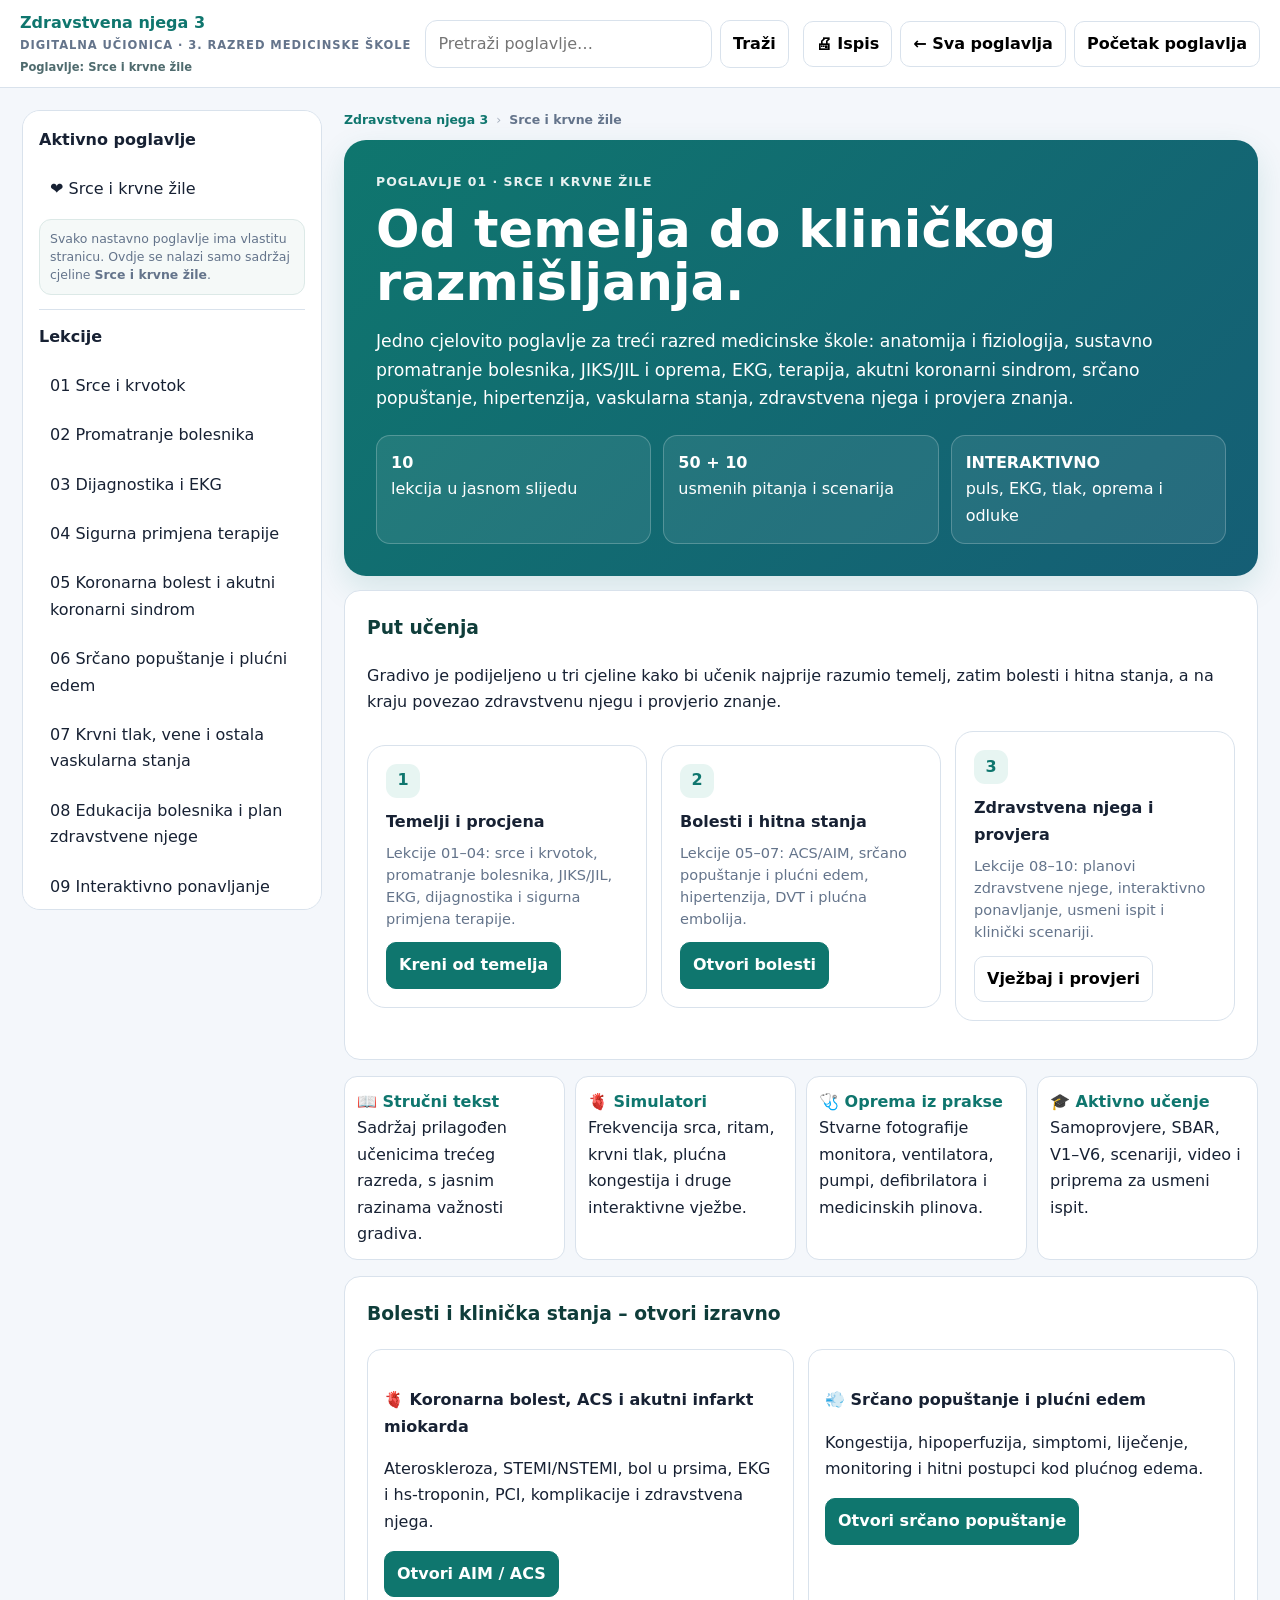
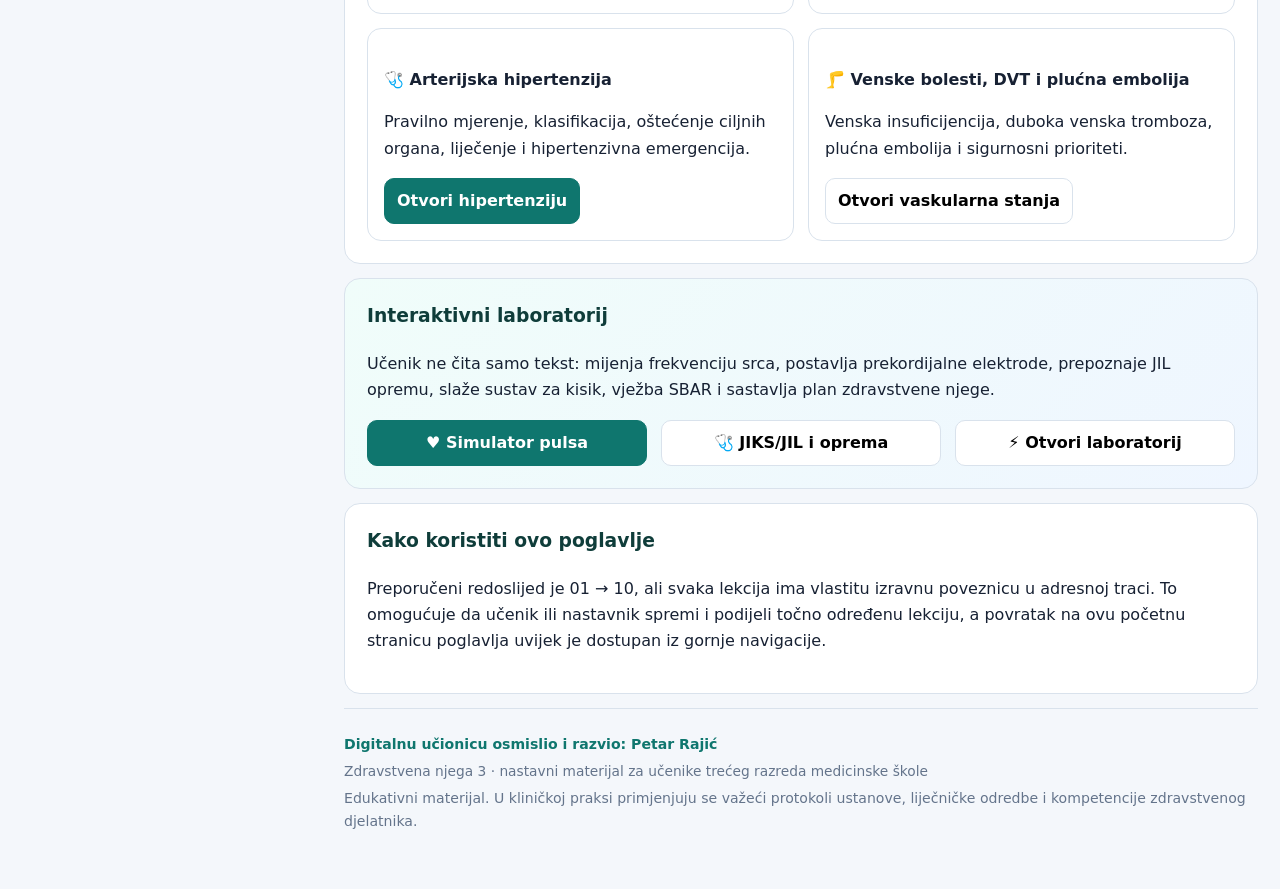
==== srce-i-krvne-zile.html @ 6b9a1531 "Izdvoji poglavlje Srce i krvne žile na zasebnu stranicu" ====
<!doctype html>
<html lang="hr">
<head>
<meta charset="utf-8">
<meta name="viewport" content="width=device-width,initial-scale=1">
<meta name="theme-color" content="#0f766e">
<meta name="description" content="Zdravstvena njega 3 – Srce i krvne žile. Digitalno poglavlje za učenike trećeg razreda medicinske škole.">
<title>Srce i krvne žile · Zdravstvena njega 3</title>
<link rel="stylesheet" href="styles.css">
<link rel="stylesheet" href="enhancements.css">
<link rel="stylesheet" href="final-2026.css">
<link rel="stylesheet" href="final-fixes.css">
<link rel="stylesheet" href="module-shell.css">
</head>
<body>
<header class="topbar">
<div class="topbar-inner">
<div class="brand">Zdravstvena njega 3<small>DIGITALNA UČIONICA · 3. RAZRED MEDICINSKE ŠKOLE</small><span class="chapter-label">Poglavlje: Srce i krvne žile</span></div>
<div class="search"><input id="searchInput" placeholder="Pretraži poglavlje…" aria-label="Pretraži poglavlje Srce i krvne žile"><button class="btn" onclick="doSearch()">Traži</button></div>
<div class="top-actions"><button class="btn" onclick="window.print()">🖨 Ispis</button><button class="btn chapter-index-link" onclick="location.href='index.html'">← <span>Sva poglavlja</span></button><button class="btn" onclick="showHome()">Početak poglavlja</button></div>
</div>
</header>
<div class="layout">
<aside class="sidebar">
<h3>Aktivno poglavlje</h3>
<button class="module-btn" onclick="showHeartHome()">❤️ Srce i krvne žile</button>
<div class="chapter-only-note">Svako nastavno poglavlje ima vlastitu stranicu. Ovdje se nalazi samo sadržaj cjeline <strong>Srce i krvne žile</strong>.</div>
<hr style="border:0;border-top:1px solid var(--line);margin:14px 0">
<h3>Lekcije</h3>
<button class="lesson-btn" data-lesson="1">01 Srce i krvotok</button>
<button class="lesson-btn" data-lesson="2">02 Promatranje bolesnika</button>
<button class="lesson-btn" data-lesson="3">03 Dijagnostika i EKG</button>
<button class="lesson-btn" data-lesson="4">04 Sigurna primjena terapije</button>
<button class="lesson-btn" data-lesson="5">05 Koronarna bolest i akutni koronarni sindrom</button>
<button class="lesson-btn" data-lesson="6">06 Srčano popuštanje i plućni edem</button>
<button class="lesson-btn" data-lesson="7">07 Krvni tlak, vene i ostala vaskularna stanja</button>
<button class="lesson-btn" data-lesson="8">08 Edukacija bolesnika i plan zdravstvene njege</button>
<button class="lesson-btn" data-lesson="9">09 Interaktivno ponavljanje</button>
<button class="lesson-btn" data-lesson="10">10 Provjeri znanje – priprema za usmeni ispit</button>
<div style="margin-top:14px"><small>Napredak poglavlja</small><div class="progress"><div id="progressBar"></div></div><strong id="progressText">0 / 10</strong></div>
<hr style="border:0;border-top:1px solid var(--line);margin:14px 0">
<button class="lesson-btn" onclick="showAux('glossary')">Pojmovnik</button>
<button class="lesson-btn" onclick="showAux('sources')">Izvori, licence i napomene</button>
</aside>
<main>
<section id="home">
<div class="chapter-breadcrumb"><a href="index.html">Zdravstvena njega 3</a><span>›</span><strong>Srce i krvne žile</strong></div>
<div class="hero">
<div class="eyebrow">POGLAVLJE 01 · SRCE I KRVNE ŽILE</div>
<h1>Od temelja do kliničkog razmišljanja.</h1>
<p>Jedno cjelovito poglavlje za treći razred medicinske škole: anatomija i fiziologija, sustavno promatranje bolesnika, JIKS/JIL i oprema, EKG, terapija, akutni koronarni sindrom, srčano popuštanje, hipertenzija, vaskularna stanja, zdravstvena njega i provjera znanja.</p>
<div class="hero-grid">
<div class="hero-stat"><strong>10</strong><br/>lekcija u jasnom slijedu</div>
<div class="hero-stat"><strong>50 + 10</strong><br/>usmenih pitanja i scenarija</div>
<div class="hero-stat"><strong>INTERAKTIVNO</strong><br/>puls, EKG, tlak, oprema i odluke</div>
</div></div>

<div class="section">
<h3>Put učenja</h3>
<p>Gradivo je podijeljeno u tri cjeline kako bi učenik najprije razumio temelj, zatim bolesti i hitna stanja, a na kraju povezao zdravstvenu njegu i provjerio znanje.</p>
<div class="learning-path">
<div class="path-card"><div class="path-no">1</div><h4>Temelji i procjena</h4><p>Lekcije 01–04: srce i krvotok, promatranje bolesnika, JIKS/JIL, EKG, dijagnostika i sigurna primjena terapije.</p><button class="btn primary" onclick="openLesson(1)">Kreni od temelja</button></div>
<div class="path-card"><div class="path-no">2</div><h4>Bolesti i hitna stanja</h4><p>Lekcije 05–07: ACS/AIM, srčano popuštanje i plućni edem, hipertenzija, DVT i plućna embolija.</p><button class="btn primary" onclick="openLesson(5)">Otvori bolesti</button></div>
<div class="path-card"><div class="path-no">3</div><h4>Zdravstvena njega i provjera</h4><p>Lekcije 08–10: planovi zdravstvene njege, interaktivno ponavljanje, usmeni ispit i klinički scenariji.</p><button class="btn" onclick="openLesson(8)">Vježbaj i provjeri</button></div>
</div>
</div>

<div class="home-feature-strip"><div><strong>📖 Stručni tekst</strong>Sadržaj prilagođen učenicima trećeg razreda, s jasnim razinama važnosti gradiva.</div><div><strong>🫀 Simulatori</strong>Frekvencija srca, ritam, krvni tlak, plućna kongestija i druge interaktivne vježbe.</div><div><strong>🩺 Oprema iz prakse</strong>Stvarne fotografije monitora, ventilatora, pumpi, defibrilatora i medicinskih plinova.</div><div><strong>🎓 Aktivno učenje</strong>Samoprovjere, SBAR, V1–V6, scenariji, video i priprema za usmeni ispit.</div></div>

<div class="section">
<h3>Bolesti i klinička stanja – otvori izravno</h3>
<div class="grid2">
<div class="card"><h4>🫀 Koronarna bolest, ACS i akutni infarkt miokarda</h4><p>Ateroskleroza, STEMI/NSTEMI, bol u prsima, EKG i hs-troponin, PCI, komplikacije i zdravstvena njega.</p><button class="btn primary" onclick="openLesson(5)">Otvori AIM / ACS</button></div>
<div class="card"><h4>💨 Srčano popuštanje i plućni edem</h4><p>Kongestija, hipoperfuzija, simptomi, liječenje, monitoring i hitni postupci kod plućnog edema.</p><button class="btn primary" onclick="openLesson(6)">Otvori srčano popuštanje</button></div>
<div class="card"><h4>🩺 Arterijska hipertenzija</h4><p>Pravilno mjerenje, klasifikacija, oštećenje ciljnih organa, liječenje i hipertenzivna emergencija.</p><button class="btn primary" onclick="openLesson(7)">Otvori hipertenziju</button></div>
<div class="card"><h4>🦵 Venske bolesti, DVT i plućna embolija</h4><p>Venska insuficijencija, duboka venska tromboza, plućna embolija i sigurnosni prioriteti.</p><button class="btn" onclick="openLesson(7)">Otvori vaskularna stanja</button></div>
</div>
</div>

<div class="section home-interactive-callout">
<h3>Interaktivni laboratorij</h3>
<p>Učenik ne čita samo tekst: mijenja frekvenciju srca, postavlja prekordijalne elektrode, prepoznaje JIL opremu, slaže sustav za kisik, vježba SBAR i sastavlja plan zdravstvene njege.</p>
<div class="grid3"><button class="btn primary" onclick="openLesson(1)">♥ Simulator pulsa</button><button class="btn" onclick="openLesson(2)">🩺 JIKS/JIL i oprema</button><button class="btn" onclick="openLesson(9)">⚡ Otvori laboratorij</button></div>
</div>

<div class="section">
<h3>Kako koristiti ovo poglavlje</h3>
<p>Preporučeni redoslijed je 01 → 10, ali svaka lekcija ima vlastitu izravnu poveznicu u adresnoj traci. To omogućuje da učenik ili nastavnik spremi i podijeli točno određenu lekciju, a povratak na ovu početnu stranicu poglavlja uvijek je dostupan iz gornje navigacije.</p>
</div>
</section>
<div id="content"></div>
<div class="footer"><p class="author-signature">Digitalnu učionicu osmislio i razvio: Petar Rajić</p><p class="author-sub">Zdravstvena njega 3 · nastavni materijal za učenike trećeg razreda medicinske škole</p><p class="screen-only">Edukativni materijal. U kliničkoj praksi primjenjuju se važeći protokoli ustanove, liječničke odredbe i kompetencije zdravstvenog djelatnika.</p></div>
</main></div>
<script src="data/exam-2026.js"></script>
<script src="data/enhancements.js"></script>
<script src="app.js"></script>
<script src="enhance-app.js"></script>
<script src="final-content.js"></script>
<script src="final-skills.js"></script>
<script src="final-fixes.js"></script>
<script src="final-ge.js"></script>
</body></html>
---- styles.css ----
:root{
  --bg:#f4f7fb; --card:#ffffff; --ink:#172133; --muted:#64748b;
  --brand:#0f766e; --brand2:#0b5f59; --accent:#b91c1c; --line:#d9e2ec;
  --soft:#eaf6f4; --warn:#fff7ed; --danger:#fff1f2; --info:#eef6ff;
}
*{box-sizing:border-box}
html{scroll-behavior:smooth}
body{margin:0;font-family:Inter,ui-sans-serif,system-ui,-apple-system,"Segoe UI",Roboto,Arial,sans-serif;background:var(--bg);color:var(--ink);line-height:1.65}
a{color:var(--brand)}
button,input{font:inherit}
.topbar{position:sticky;top:0;z-index:50;background:rgba(255,255,255,.96);border-bottom:1px solid var(--line);backdrop-filter:blur(8px)}
.topbar-inner{max-width:1440px;margin:auto;padding:10px 20px;display:flex;align-items:center;gap:14px}
.brand{font-weight:800;color:var(--brand);white-space:nowrap}
.brand small{display:block;color:var(--muted);font-weight:600;font-size:.72rem}
.search{flex:1;display:flex;gap:8px}
.search input{width:100%;border:1px solid var(--line);border-radius:12px;padding:10px 12px;background:#fff}
.top-actions{display:flex;gap:8px;align-items:center}
.btn{border:1px solid var(--line);background:#fff;border-radius:10px;padding:9px 12px;cursor:pointer;font-weight:700}
.btn.primary{background:var(--brand);color:#fff;border-color:var(--brand)}
.btn:hover{filter:brightness(.98)}
.mobile-nav-toggle,.mobile-nav-close{display:none}
.nav-backdrop{display:none}
.layout{max-width:1440px;margin:auto;display:grid;grid-template-columns:300px minmax(0,1fr);gap:22px;padding:22px}
.sidebar{position:sticky;top:78px;height:calc(100vh - 100px);overflow:auto;background:#fff;border:1px solid var(--line);border-radius:18px;padding:16px}
.sidebar h3{margin:0 0 12px;font-size:1rem}
.module-btn,.lesson-btn{display:block;width:100%;text-align:left;border:0;background:transparent;border-radius:10px;padding:10px 11px;margin:3px 0;cursor:pointer;color:var(--ink)}
.module-btn:hover,.lesson-btn:hover,.lesson-btn.active{background:var(--soft);color:var(--brand)}
.module-btn.disabled{color:#94a3b8;cursor:not-allowed}
.progress{height:9px;background:#e2e8f0;border-radius:99px;overflow:hidden;margin:8px 0 4px}
.progress > div{height:100%;background:var(--brand);width:0}
main{min-width:0}
.hero{background:linear-gradient(135deg,#0f766e,#155e75);color:#fff;border-radius:22px;padding:32px;box-shadow:0 12px 32px rgba(15,118,110,.14)}
.hero .eyebrow{font-weight:800;letter-spacing:.08em;text-transform:uppercase;font-size:.78rem;opacity:.9}
.hero h1{font-size:clamp(2rem,4vw,4rem);line-height:1.05;margin:10px 0}
.hero p{max-width:900px;font-size:1.08rem}
.hero-grid{display:grid;grid-template-columns:repeat(3,1fr);gap:12px;margin-top:22px}
.hero-stat{padding:14px;border:1px solid rgba(255,255,255,.22);border-radius:14px;background:rgba(255,255,255,.08)}
.modules{display:grid;grid-template-columns:repeat(3,minmax(0,1fr));gap:16px;margin:22px 0}
.module-card{background:var(--card);border:1px solid var(--line);border-radius:18px;padding:20px;box-shadow:0 4px 14px rgba(15,23,42,.04)}
.module-card.active{border-color:#80cbc4}
.module-card h3{margin:4px 0 8px}
.pill{display:inline-block;border-radius:99px;padding:4px 8px;font-size:.76rem;font-weight:800;background:var(--soft);color:var(--brand)}
.pill.soon{background:#f1f5f9;color:#64748b}
.lesson{display:none}
.lesson.active{display:block}
.lesson-header{background:#fff;border:1px solid var(--line);border-radius:18px;padding:24px;margin-bottom:16px}
.lesson-header .kicker{font-weight:800;color:var(--brand);text-transform:uppercase;letter-spacing:.06em;font-size:.76rem}
.lesson-header h2{margin:6px 0 8px;font-size:2rem}
.outcomes{display:grid;grid-template-columns:repeat(2,minmax(0,1fr));gap:8px;margin-top:14px}
.outcome{background:#f8fafc;padding:10px 12px;border-radius:10px;border:1px solid var(--line)}
.section{background:#fff;border:1px solid var(--line);border-radius:16px;padding:22px;margin:14px 0}
.section h3{margin-top:0;color:#0f3d3a}
.section h4{margin-bottom:4px}
.grid2{display:grid;grid-template-columns:repeat(2,minmax(0,1fr));gap:14px}
.grid3{display:grid;grid-template-columns:repeat(3,minmax(0,1fr));gap:14px}
.card{border:1px solid var(--line);border-radius:14px;padding:16px;background:#fff}
.callout{border-left:5px solid var(--brand);background:var(--soft);border-radius:10px;padding:14px 16px;margin:14px 0}
.callout.warn{border-color:#ea580c;background:var(--warn)}
.callout.danger{border-color:var(--accent);background:var(--danger)}
.callout.info{border-color:#2563eb;background:var(--info)}
.callout strong{display:block;margin-bottom:4px}
table{width:100%;border-collapse:collapse;margin:12px 0;font-size:.95rem}
th,td{border:1px solid var(--line);padding:10px;vertical-align:top}
th{background:#f8fafc;text-align:left}
details{border:1px solid var(--line);border-radius:12px;padding:10px 13px;background:#fff;margin:8px 0}
summary{cursor:pointer;font-weight:800;color:#0f4d48}
.term{border-bottom:1px dotted var(--brand);cursor:help}
.heart-wrap{display:grid;grid-template-columns:minmax(280px,520px) 1fr;gap:20px;align-items:center}
.heart-svg{width:100%;height:auto;background:#fbfdff;border:1px solid var(--line);border-radius:18px}
.flow{display:flex;flex-wrap:wrap;gap:8px;align-items:center}
.flow span{background:#fff;border:1px solid var(--line);padding:8px 10px;border-radius:10px}
.flow .pulse{animation:pulse 1.25s infinite;background:#dff7f2}
@keyframes pulse{50%{transform:scale(1.05);box-shadow:0 0 0 6px rgba(15,118,110,.08)}}
.sim{border:1px solid var(--line);border-radius:16px;padding:18px;background:#fbfdff}
.sim-stage{min-height:170px;border-radius:12px;border:1px dashed #94a3b8;padding:18px;display:flex;align-items:center;justify-content:center;text-align:center;background:#fff}
.stepper{display:flex;gap:8px;flex-wrap:wrap;margin-top:12px}
.stepper button{border:1px solid var(--line);background:#fff;border-radius:9px;padding:8px 10px;cursor:pointer}
.stepper button.active{background:var(--brand);color:#fff}
.question-card{border:1px solid var(--line);border-radius:14px;background:#fff;padding:15px;margin:10px 0}
.answer{display:none;margin-top:10px;background:#f8fafc;border-radius:10px;padding:12px}
.answer.show{display:block}
.scenario{border:1px solid #fdba74;background:#fffaf5;border-radius:14px;padding:16px;margin:12px 0}
.plan-table td:first-child{font-weight:800;width:18%}
.glossary{display:grid;grid-template-columns:repeat(2,minmax(0,1fr));gap:10px}
.glossary div{background:#fff;border:1px solid var(--line);border-radius:10px;padding:10px}
.nav-bottom{display:flex;justify-content:space-between;gap:12px;margin:18px 0 36px}
.done-row{display:flex;align-items:center;gap:10px;margin-top:16px}
.done-row input{width:20px;height:20px}
.footer{padding:30px 0;color:var(--muted);font-size:.88rem}
mark{background:#fef08a}

@media(max-width:980px){
 .layout{display:block;padding:14px}
 .modules,.grid3,.hero-grid{grid-template-columns:1fr}
 .grid2,.outcomes,.glossary,.heart-wrap{grid-template-columns:1fr}
 .mobile-nav-toggle{display:inline-flex;align-items:center;gap:6px}
 .sidebar{position:fixed;z-index:120;left:0;top:0;width:min(88vw,380px);height:100dvh;border-radius:0 18px 18px 0;padding:18px 16px 28px;transform:translateX(-105%);transition:transform .22s ease;box-shadow:14px 0 42px rgba(15,23,42,.22)}
 .sidebar.open{transform:translateX(0)}
 .mobile-nav-close{display:flex;width:100%;justify-content:space-between;align-items:center;margin-bottom:14px;background:var(--soft);color:var(--brand);border:0;border-radius:12px;padding:10px 12px;font-weight:800}
 .nav-backdrop{position:fixed;inset:0;background:rgba(15,23,42,.42);z-index:110}
 .nav-backdrop.show{display:block}
}

@media(max-width:720px){
 body{font-size:16px;line-height:1.55}
 .topbar-inner{padding:9px 12px;display:grid;grid-template-columns:minmax(0,1fr) auto;gap:8px 10px}
 .brand{font-size:1rem;line-height:1.2;overflow:hidden;text-overflow:ellipsis}
 .brand small{font-size:.66rem;margin-top:3px}
 .top-actions{grid-column:2;grid-row:1;gap:6px}
 .top-actions .btn{padding:8px 10px;font-size:.88rem}
 .top-actions .btn:first-child{display:none}
 .search{grid-column:1/-1;grid-row:2;display:grid;grid-template-columns:minmax(0,1fr) auto;gap:7px}
 .search input{padding:9px 10px;border-radius:10px;min-width:0}
 .search .btn{padding:8px 11px}
 .layout{padding:10px}
 main{width:100%}
 .hero{border-radius:16px;padding:22px 18px}
 .hero h1{font-size:2rem}
 .hero p{font-size:1rem}
 .hero-grid{gap:8px;margin-top:16px}
 .hero-stat{padding:10px 12px}
 .modules{gap:10px;margin:14px 0}
 .module-card{border-radius:14px;padding:16px}
 .lesson-header{padding:17px;border-radius:14px}
 .lesson-header h2{font-size:1.55rem;line-height:1.2}
 .section{padding:17px;border-radius:14px;margin:10px 0}
 .section h3{font-size:1.25rem;line-height:1.25}
 .section h4{font-size:1.05rem}
 .card{padding:14px}
 .callout{padding:13px 14px}
 .sim{padding:13px}
 .sim-stage{min-height:135px;padding:14px}
 .question-card,.scenario{padding:13px}
 .nav-bottom{position:sticky;bottom:8px;z-index:20;background:rgba(244,247,251,.94);padding:8px;border-radius:12px;backdrop-filter:blur(8px);margin-bottom:16px}
 .nav-bottom .btn{flex:1}
 .footer{padding:20px 6px;font-size:.82rem}
 .flow{align-items:stretch}
 .flow span{flex:1 1 42%;text-align:center}
 .heart-svg{border-radius:12px}
 table{font-size:.9rem}
 #teacherPrep table,#teacherPrep tbody,#teacherPrep tr,#teacherPrep th,#teacherPrep td{display:block;width:100%}
 #teacherPrep table{border:0;margin-top:10px}
 #teacherPrep tr{margin:0 0 12px;border:1px solid var(--line);border-radius:12px;overflow:hidden;background:#fff}
 #teacherPrep th{border:0;border-bottom:1px solid var(--line);padding:10px 12px;background:var(--soft);color:var(--brand);font-size:.9rem}
 #teacherPrep td{border:0;padding:12px;font-size:.96rem}
 .plan-table{display:block;overflow-x:auto;-webkit-overflow-scrolling:touch}
 .plan-table td:first-child{min-width:150px;width:auto}
 .plan-table td:last-child{min-width:330px}
 .section > table:not(.plan-table){display:block;overflow-x:auto;-webkit-overflow-scrolling:touch}
 .section > table:not(.plan-table) th{min-width:135px}
 .section > table:not(.plan-table) td{min-width:220px}
}

@media print{
 .topbar,.sidebar,.nav-bottom,.done-row,.top-actions,.search,.modules-home,.footer .screen-only,.mobile-nav-toggle,.nav-backdrop{display:none!important}
 body{background:#fff}
 .layout{display:block;max-width:none;padding:0}
 .section,.lesson-header{border:0;box-shadow:none;break-inside:avoid}
 details{break-inside:avoid}
 details > *{display:block!important}
 .hero{background:#fff!important;color:#000;padding:0;border:0}
 a{color:#000;text-decoration:none}
 #teacherPrep table,#teacherPrep tbody,#teacherPrep tr,#teacherPrep th,#teacherPrep td{display:table-cell}
}
---- enhancements.css ----
.media-section{overflow:hidden}.media-grid{display:grid;grid-template-columns:minmax(0,1.15fr) minmax(300px,.85fr);gap:18px;align-items:start}.media-figure{margin:0;border:1px solid var(--line);border-radius:16px;overflow:hidden;background:#fbfdff}.media-figure img{display:block;width:100%;height:auto}.media-figure figcaption{padding:10px 12px;color:var(--muted);font-size:.88rem;background:#fff;border-top:1px solid var(--line)}.media-figure.wide{max-width:1100px;margin-left:auto;margin-right:auto}.video-card{border:1px solid var(--line);border-radius:16px;background:#fff;overflow:hidden}.video-card>p,.video-card>strong,.video-card>span{display:block;padding:0 14px}.video-card>strong{padding-top:12px}.video-card>span{padding-bottom:12px;color:var(--muted);font-size:.88rem}.video-frame{position:relative;padding-top:56.25%;background:#0f172a}.video-frame iframe{position:absolute;inset:0;width:100%;height:100%;border:0}.video-library{display:grid;grid-template-columns:repeat(2,minmax(0,1fr));gap:16px}.equipment-grid{display:grid;grid-template-columns:repeat(3,minmax(0,1fr));gap:12px;margin:14px 0}.equipment-card{padding:15px;border:1px solid var(--line);border-radius:14px;background:linear-gradient(180deg,#fff,#f8fafc)}.equipment-card strong{display:block;color:var(--brand);font-size:1.02rem;margin-bottom:5px}.equipment-card p{margin:0;color:#334155}.monitor-demo{display:grid;grid-template-columns:minmax(0,1.25fr) minmax(250px,.75fr);gap:15px;align-items:center;margin:18px 0;padding:16px;border:1px solid var(--line);border-radius:16px;background:#f8fafc}.monitor-screen,.mini-monitor{background:#07111f;border-radius:12px;padding:12px;box-shadow:inset 0 0 0 2px #334155}.monitor-labels,.mini-monitor>div{color:#86efac;font:700 .9rem ui-monospace,Consolas,monospace;margin-bottom:4px}.monitor-screen svg,.mini-monitor svg{width:100%;height:95px}.ecg-trace{fill:none;stroke:#22c55e;stroke-width:3;stroke-linejoin:round;stroke-linecap:round;stroke-dasharray:850;stroke-dashoffset:850;animation:ecgRun 3.4s linear infinite}@keyframes ecgRun{0%{stroke-dashoffset:850}75%,100%{stroke-dashoffset:0}}.learning-path{display:flex;flex-wrap:wrap;align-items:center;gap:8px;margin:16px 0}.learning-path span{padding:9px 11px;border:1px solid #99d5ce;background:#f0fdfa;color:#115e59;border-radius:11px;font-weight:700}.learning-path b{color:#64748b}.timeline{display:grid;gap:9px;margin:14px 0}.timeline>div{display:grid;grid-template-columns:120px 1fr;gap:14px;align-items:start;border-left:4px solid var(--brand);background:#f8fafc;padding:11px 13px;border-radius:0 12px 12px 0}.timeline strong{color:var(--brand)}.timeline span{color:#334155}.alveoli-demo{display:grid;grid-template-columns:190px 1fr;gap:22px;align-items:center;padding:18px;border:1px solid var(--line);border-radius:16px;background:#fbfdff;margin:16px 0}.alveolus{position:relative;width:170px;height:140px;margin:auto}.alveolus span{position:absolute;width:82px;height:82px;border:4px solid #0284c7;border-radius:50%;background:radial-gradient(circle at 50% 90%,rgba(59,130,246,.8) 0 18%,rgba(224,242,254,.9) 19% 100%);animation:fluidRise 3s ease-in-out infinite}.alveolus span:nth-child(1){left:4px;top:18px}.alveolus span:nth-child(2){right:4px;top:18px;animation-delay:.45s}.alveolus span:nth-child(3){left:45px;bottom:2px;animation-delay:.9s}@keyframes fluidRise{0%,100%{transform:scale(1)}50%{transform:scale(1.05);box-shadow:0 0 0 7px rgba(14,165,233,.08)}}.checklist-grid{display:grid;grid-template-columns:repeat(2,minmax(0,1fr));gap:8px;margin:14px 0}.checklist-grid label{display:flex;gap:8px;align-items:center;border:1px solid var(--line);border-radius:10px;padding:9px 11px;background:#fff}.checklist-grid input{width:18px;height:18px}.discharge-grid{display:grid;grid-template-columns:repeat(3,minmax(0,1fr));gap:12px}.discharge-grid>div{border:1px solid var(--line);border-radius:14px;padding:14px;background:#fff}.discharge-grid strong{color:var(--brand)}.discharge-grid p{margin-bottom:0}.random-question{margin-top:14px;border:1px dashed #0f766e;background:#f0fdfa;border-radius:14px;padding:15px;min-height:58px}.lesson-map{margin:0 0 16px;border:1px solid #99d5ce;background:#f0fdfa}.lesson-map summary{color:#0f766e}.lesson-map-links{display:flex;flex-wrap:wrap;gap:7px;padding-top:8px}.lesson-map-links a{text-decoration:none;background:#fff;border:1px solid #b7ddd8;border-radius:999px;padding:5px 9px;font-size:.84rem}.lesson-meta{display:flex;gap:8px;flex-wrap:wrap;margin:10px 0 0}.lesson-meta span{font-size:.8rem;font-weight:700;color:#475569;background:#f1f5f9;border-radius:999px;padding:5px 9px}.reading-progress{position:fixed;left:0;top:0;z-index:250;height:4px;width:0;background:#0f766e;box-shadow:0 1px 3px rgba(15,118,110,.35);transition:width .08s linear}.back-top{position:fixed;right:18px;bottom:22px;z-index:80;width:44px;height:44px;border-radius:50%;border:1px solid var(--line);background:#fff;color:var(--brand);font-weight:900;box-shadow:0 7px 22px rgba(15,23,42,.14);display:none;cursor:pointer}.back-top.show{display:block}.phase-badge{display:inline-flex;align-items:center;gap:5px;background:#ecfdf5;color:#047857;border:1px solid #a7f3d0;border-radius:999px;padding:4px 9px;font-weight:800;font-size:.78rem}.source-note{font-size:.83rem;color:var(--muted);margin-top:8px}.home-feature-strip{display:grid;grid-template-columns:repeat(4,minmax(0,1fr));gap:10px;margin:16px 0}.home-feature-strip>div{border:1px solid var(--line);border-radius:13px;background:#fff;padding:12px}.home-feature-strip strong{display:block;color:var(--brand)}

/* Zdravstvena njega 3 – stvarna oprema i interaktivni laboratorij */
.real-equipment-gallery{display:grid;grid-template-columns:repeat(3,minmax(0,1fr));gap:15px;margin:18px 0 22px}.real-equipment-card{margin:0;border:1px solid var(--line);border-radius:16px;overflow:hidden;background:#fff;box-shadow:0 5px 18px rgba(15,23,42,.055);display:flex;flex-direction:column}.photo-button{display:block;width:100%;height:230px;border:0;padding:0;background:#eef2f7;cursor:zoom-in;overflow:hidden}.real-equipment-card img{width:100%;height:100%;display:block;object-fit:contain;background:#f8fafc;transition:transform .22s ease}.photo-button:hover img{transform:scale(1.035)}.real-equipment-card figcaption{padding:13px 14px 15px;display:flex;flex-direction:column;gap:6px;flex:1}.real-equipment-card figcaption strong{color:#0f4d48;font-size:1rem;line-height:1.25}.real-equipment-card figcaption p{margin:0;font-size:.91rem;color:#475569}.real-equipment-card figcaption a{font-size:.82rem;font-weight:700;text-decoration:none}.source-chip{display:inline-flex;align-self:flex-start;border-radius:999px;background:#f1f5f9;color:#64748b;padding:4px 8px;font-size:.72rem;line-height:1.25}.real-equipment-card.image-error .photo-button{min-height:150px;display:flex;align-items:center;justify-content:center}.real-equipment-card.image-error .photo-button:after{content:'Fotografiju nije moguće učitati. Otvori izvor ispod.';padding:20px;color:#64748b}.real-equipment-card.image-error img{display:none}.manufacturer-links{display:grid;grid-template-columns:repeat(4,minmax(0,1fr));gap:10px;margin:14px 0 22px}.manufacturer-links a,.resource-card{display:flex;flex-direction:column;gap:3px;border:1px solid var(--line);border-radius:13px;padding:12px 13px;background:#fff;text-decoration:none;transition:transform .16s ease,box-shadow .16s ease,border-color .16s ease}.manufacturer-links a:hover,.resource-card:hover{transform:translateY(-2px);border-color:#99d5ce;box-shadow:0 7px 18px rgba(15,118,110,.08)}.manufacturer-links strong,.resource-card strong{color:var(--brand)}.manufacturer-links span,.resource-card span{color:#64748b;font-size:.86rem}.resource-row{display:grid;grid-template-columns:repeat(2,minmax(0,1fr));gap:10px;margin:14px 0}.resource-row.resource-grid{grid-template-columns:repeat(4,minmax(0,1fr))}.interactive-lab{border:1px solid #99d5ce;border-radius:17px;background:linear-gradient(145deg,#f0fdfa,#fff);padding:17px}.interactive-lab h4{margin:8px 0 6px;color:#0f4d48}.sim-range{width:100%;accent-color:var(--brand);margin:13px 0}.heart-simulator{display:flex;align-items:center;gap:20px;margin:12px 0;padding:14px;border-radius:14px;background:#fff;border:1px solid var(--line)}.heart-icon{--beat-sec:.83s;font-size:78px;line-height:1;color:#be123c;filter:drop-shadow(0 6px 10px rgba(190,18,60,.18));animation:heartBeat var(--beat-sec) ease-in-out infinite;transform-origin:center}.vital-display{display:flex;flex-direction:column}.vital-display strong{font-size:2.3rem;line-height:1;color:#0f172a}.vital-display span{font-size:.85rem;color:#64748b}.vital-display b{margin-top:5px;font-size:.88rem}.hr-state.low{color:#1d4ed8}.hr-state.normal{color:#047857}.hr-state.high{color:#b91c1c}@keyframes heartBeat{0%,34%,100%{transform:scale(1)}12%{transform:scale(1.18)}22%{transform:scale(.96)}}.quick-values{display:flex;flex-wrap:wrap;gap:7px;margin:9px 0}.sim-explanation{margin:10px 0 0;color:#475569;font-size:.92rem}.bp-inputs{display:grid;grid-template-columns:repeat(2,minmax(0,1fr));gap:12px;margin:12px 0}.bp-inputs label{display:grid;grid-template-columns:1fr auto;gap:6px;align-items:center;font-weight:700;color:#334155}.bp-inputs input{grid-column:1;width:100%;font-size:1.45rem;font-weight:800;padding:9px;border:1px solid var(--line);border-radius:10px}.bp-inputs label span{grid-column:2;grid-row:2;color:#64748b;font-size:.82rem}.bp-result{padding:13px;border-radius:12px;border:1px solid var(--line);background:#fff;display:flex;flex-direction:column;gap:2px}.bp-result strong{font-size:1.04rem}.bp-result span{font-size:.88rem}.bp-result.bp-ok{background:#ecfdf5;border-color:#a7f3d0;color:#065f46}.bp-result.bp-warn{background:#fffbeb;border-color:#fde68a;color:#92400e}.bp-result.bp-danger{background:#fff1f2;border-color:#fecdd3;color:#9f1239}.lung-sim{height:180px;max-width:310px;margin:8px auto 14px;display:flex;justify-content:center;gap:12px;position:relative;padding:15px}.lung{width:105px;height:145px;border:4px solid #0e7490;background:linear-gradient(to top,#dbeafe 0 7%,#f0f9ff 7% 100%);position:relative;overflow:hidden;transition:background .45s ease,border-color .3s ease}.left-lung{border-radius:55% 35% 48% 58%;transform:rotate(3deg)}.right-lung{border-radius:35% 55% 58% 48%;transform:rotate(-3deg)}.lung:before{content:'';position:absolute;inset:12px;border-radius:45%;background-image:radial-gradient(circle,#bae6fd 1px,transparent 2px);background-size:12px 12px;opacity:.65}.lung i{position:absolute;left:0;right:0;bottom:0;height:0;background:rgba(37,99,235,.48);transition:height .55s ease}.lung-sim.level-1 .lung i{height:22%}.lung-sim.level-2 .lung i{height:48%}.lung-sim.level-3 .lung i{height:78%;background:rgba(29,78,216,.58)}.lung-sim.level-2 .lung,.lung-sim.level-3 .lung{border-color:#2563eb}.equipment-quiz{margin:12px 0}.quiz-photo{height:250px;max-width:520px;border:1px solid var(--line);border-radius:14px;background:#fff;overflow:hidden;margin-bottom:10px}.quiz-photo img{width:100%;height:100%;object-fit:contain}.quiz-options{display:flex;flex-wrap:wrap;gap:8px;margin:10px 0}.quiz-options .btn{white-space:normal;text-align:left}.equipment-feedback,.quiz-feedback{padding:10px 12px;border-radius:10px;background:#f8fafc;border:1px solid var(--line);margin:8px 0}.quiz-feedback.correct,.equipment-feedback.correct{background:#ecfdf5;border-color:#a7f3d0}.quiz-feedback.wrong{background:#fff1f2;border-color:#fecdd3}.answer-correct{background:#047857!important;color:#fff!important;border-color:#047857!important}.answer-wrong{background:#be123c!important;color:#fff!important;border-color:#be123c!important}.simulator-hub{display:grid;grid-template-columns:repeat(3,minmax(0,1fr));gap:11px;margin:15px 0 22px}.sim-hub-card{border:1px solid var(--line);background:#fff;border-radius:15px;padding:15px;text-align:left;cursor:pointer;min-height:105px;transition:transform .16s ease,border-color .16s ease,box-shadow .16s ease}.sim-hub-card:hover{transform:translateY(-2px);border-color:#80cbc4;box-shadow:0 8px 22px rgba(15,118,110,.09)}.sim-hub-card strong{display:block;color:var(--brand);font-size:1.02rem;margin-bottom:5px}.sim-hub-card span{color:#64748b;font-size:.87rem}.photo-lightbox{position:fixed;inset:0;background:rgba(2,6,23,.88);z-index:500;display:none;padding:35px;align-items:center;justify-content:center}.photo-lightbox.show{display:flex}.lightbox-inner{max-width:min(1000px,92vw);max-height:90vh;background:#fff;border-radius:16px;overflow:auto;box-shadow:0 25px 80px rgba(0,0,0,.45)}.lightbox-inner img{display:block;width:100%;max-height:72vh;object-fit:contain;background:#f8fafc}.lightbox-caption{padding:14px 16px}.lightbox-caption strong{display:block;color:var(--brand);font-size:1.05rem}.lightbox-caption p{margin:5px 0}.lightbox-caption span{display:block;color:#64748b;font-size:.82rem}.lightbox-close{position:absolute;right:22px;top:16px;border:1px solid rgba(255,255,255,.35);background:rgba(15,23,42,.7);color:#fff;border-radius:50%;width:46px;height:46px;font-size:28px;cursor:pointer}.home-interactive-callout{background:linear-gradient(135deg,#f0fdfa,#eff6ff)}

@media(max-width:1100px){.real-equipment-gallery{grid-template-columns:repeat(2,minmax(0,1fr))}.manufacturer-links,.resource-row.resource-grid{grid-template-columns:repeat(2,minmax(0,1fr))}.simulator-hub{grid-template-columns:repeat(2,minmax(0,1fr))}}
@media(max-width:980px){.media-grid,.monitor-demo{grid-template-columns:1fr}.equipment-grid,.discharge-grid{grid-template-columns:repeat(2,minmax(0,1fr))}.home-feature-strip{grid-template-columns:repeat(2,minmax(0,1fr))}}
@media(max-width:720px){.media-grid,.equipment-grid,.video-library,.discharge-grid,.checklist-grid,.home-feature-strip,.real-equipment-gallery,.manufacturer-links,.resource-row,.resource-row.resource-grid,.simulator-hub,.bp-inputs{grid-template-columns:1fr}.media-figure{border-radius:12px}.timeline>div{grid-template-columns:1fr;gap:2px}.alveoli-demo{grid-template-columns:1fr}.learning-path{gap:6px}.learning-path span{flex:1 1 42%;text-align:center}.monitor-demo{padding:12px}.back-top{right:12px;bottom:76px}.lesson-map-links{display:grid;grid-template-columns:1fr}.lesson-map-links a{border-radius:9px}.video-card>p{font-size:.92rem}.photo-button{height:220px}.heart-simulator{gap:13px}.heart-icon{font-size:62px}.vital-display strong{font-size:1.9rem}.quiz-photo{height:210px}.photo-lightbox{padding:18px}.lightbox-close{right:9px;top:9px}.resource-card{padding:11px}}
@media(prefers-reduced-motion:reduce){.ecg-trace,.alveolus span,.heart-icon{animation:none!important}.real-equipment-card img,.resource-card,.sim-hub-card{transition:none!important}}
@media print{.video-card,.reading-progress,.back-top,.lesson-map,.interactive-lab,.simulator-hub,.photo-lightbox,.manufacturer-links{display:none!important}.media-figure,.real-equipment-card{break-inside:avoid}.equipment-grid,.real-equipment-gallery{grid-template-columns:repeat(2,1fr)}}
---- final-2026.css ----
.zn3-levels{display:grid;grid-template-columns:repeat(3,minmax(0,1fr));gap:12px;margin:16px 0 20px}.zn3-level{border-radius:16px;padding:15px;border:1px solid var(--line);background:#fff}.zn3-level h4{margin:0 0 8px;font-size:1rem}.zn3-level ul{margin:0;padding-left:19px}.zn3-level li{margin:5px 0}.zn3-level.must{border-color:#86efac;background:#f0fdf4}.zn3-level.excellent{border-color:#fde68a;background:#fffbeb}.zn3-level.advanced{border-color:#c4b5fd;background:#f5f3ff}.zn3-level.must h4{color:#166534}.zn3-level.excellent h4{color:#92400e}.zn3-level.advanced h4{color:#6d28d9}.level-note{font-size:.84rem;color:#64748b;margin:0 0 8px}.zn3-quiz{margin:24px 0;padding:18px;border:1px solid #a7f3d0;border-radius:18px;background:linear-gradient(180deg,#f0fdfa,#fff)}.zn3-quiz-head{display:flex;align-items:center;justify-content:space-between;gap:12px;margin-bottom:12px}.zn3-quiz-head h3{margin:0}.zn3-quiz-score{font-weight:800;color:#0f766e}.zn3-q{padding:14px 0;border-top:1px solid #d8eee9}.zn3-q:first-of-type{border-top:0}.zn3-q strong{display:block;margin-bottom:9px}.zn3-options{display:grid;gap:7px}.zn3-options button{text-align:left;white-space:normal}.zn3-options button.correct{border-color:#16a34a;background:#dcfce7;color:#166534}.zn3-options button.wrong{border-color:#dc2626;background:#fee2e2;color:#991b1b}.zn3-options button.dim{opacity:.55}.zn3-feedback{margin-top:8px;font-size:.92rem;color:#475569}.skill-lab{margin:22px 0;padding:18px;border:1px solid #bfdbfe;border-radius:18px;background:linear-gradient(180deg,#eff6ff,#fff)}.skill-lab h3,.skill-lab h4{margin-top:0}.skill-badge{display:inline-flex;padding:5px 9px;border-radius:999px;background:#dbeafe;color:#1d4ed8;font-size:.78rem;font-weight:900;letter-spacing:.02em}.vlead-wrap{display:grid;grid-template-columns:minmax(280px,.85fr) minmax(320px,1.15fr);gap:18px;align-items:start}.torso{position:relative;min-height:430px;border:1px solid #cbd5e1;border-radius:22px;background:radial-gradient(circle at 50% 26%,#fff 0 8%,transparent 8.5%),linear-gradient(180deg,#f8fafc,#eef2f7);overflow:hidden}.torso:before{content:"";position:absolute;left:50%;top:55px;transform:translateX(-50%);width:215px;height:320px;border:3px solid #cbd5e1;border-radius:100px 100px 68px 68px;background:linear-gradient(90deg,rgba(255,255,255,.45),rgba(226,232,240,.72))}.sternum{position:absolute;left:50%;top:105px;bottom:82px;width:3px;transform:translateX(-50%);background:#94a3b8;z-index:2}.vzone{position:absolute;z-index:4;width:48px;height:48px;border-radius:50%;border:2px dashed #64748b;background:rgba(255,255,255,.88);display:grid;place-items:center;font-weight:900;color:#334155}.vzone.done{border-style:solid;border-color:#16a34a;background:#dcfce7;color:#166534}.vzone[data-lead="V1"]{left:calc(50% + 12px);top:154px}.vzone[data-lead="V2"]{left:calc(50% - 60px);top:154px}.vzone[data-lead="V3"]{left:calc(50% - 86px);top:207px}.vzone[data-lead="V4"]{left:calc(50% - 115px);top:255px}.vzone[data-lead="V5"]{left:calc(50% - 157px);top:268px}.vzone[data-lead="V6"]{left:calc(50% - 196px);top:280px}.vlead-palette{display:grid;grid-template-columns:repeat(3,1fr);gap:8px;margin:12px 0}.lead-chip{padding:11px;border-radius:12px;border:1px solid #93c5fd;background:#fff;font-weight:900;color:#1d4ed8;cursor:grab}.lead-chip.selected{outline:3px solid #2563eb;background:#dbeafe}.lead-chip.placed{opacity:.35;cursor:default}.skill-feedback{margin-top:10px;padding:10px 12px;border-radius:12px;background:#fff;border:1px solid var(--line)}.oxygen-chain{display:grid;grid-template-columns:repeat(4,minmax(0,1fr));gap:10px;margin:14px 0}.oxygen-step{min-height:90px;border:2px dashed #94a3b8;border-radius:14px;background:#fff;padding:12px;display:flex;flex-direction:column;align-items:center;justify-content:center;text-align:center;cursor:pointer}.oxygen-step.active{border-color:#0ea5e9;background:#e0f2fe}.oxygen-step.done{border-style:solid;border-color:#16a34a;background:#dcfce7}.oxygen-step strong{display:block;margin-bottom:4px}.sbar-grid{display:grid;grid-template-columns:repeat(2,minmax(0,1fr));gap:10px}.sbar-choice{border:1px solid var(--line);background:#fff;border-radius:12px;padding:12px;text-align:left;cursor:pointer}.sbar-choice.selected{border-color:#0f766e;background:#f0fdfa}.sbar-order{display:flex;gap:8px;flex-wrap:wrap;margin:12px 0}.sbar-token{padding:8px 10px;border-radius:999px;background:#0f766e;color:#fff;font-weight:800}.care-builder{display:grid;gap:10px}.care-row{display:grid;grid-template-columns:150px 1fr;gap:10px;align-items:center}.care-row select{width:100%;padding:10px;border:1px solid #cbd5e1;border-radius:10px;background:#fff}.real-modern-gallery{display:grid;grid-template-columns:repeat(2,minmax(0,1fr));gap:14px;margin:14px 0}.modern-device{border:1px solid var(--line);border-radius:16px;overflow:hidden;background:#fff;box-shadow:0 6px 18px rgba(15,23,42,.06)}.modern-device img{display:block;width:100%;height:270px;object-fit:cover;background:#f8fafc}.modern-device figcaption{padding:13px}.modern-device strong{display:block;color:#0f766e;margin-bottom:5px}.modern-device p{margin:0 0 7px;color:#334155}.modern-device small{display:block;color:#64748b;margin-bottom:8px}.modern-device a{font-weight:700}.practice-reference{border:1px solid #f59e0b;background:#fffbeb;border-radius:16px;padding:15px;margin:14px 0}.practice-reference strong{color:#92400e}.submodule-banner{margin:22px 0 10px;padding:12px 14px;border-left:5px solid #0f766e;background:#f0fdfa;border-radius:0 14px 14px 0}.submodule-banner h3{margin:0 0 4px}.terminology-tip{font-size:.86rem;color:#475569;background:#f8fafc;border:1px solid var(--line);border-radius:10px;padding:9px 11px}.defib-myth{display:grid;grid-template-columns:72px 1fr;gap:12px;align-items:center;border:1px solid #fecaca;background:#fff1f2;border-radius:16px;padding:14px;margin:14px 0}.defib-myth .bolt{font-size:2.6rem;text-align:center}.defib-myth strong{color:#9f1239}.oral-timer{display:flex;align-items:center;gap:10px;flex-wrap:wrap;margin-top:12px}.oral-timer-display{font:900 1.5rem ui-monospace,Consolas,monospace;color:#0f766e;min-width:82px}.app-polish-note{display:flex;gap:10px;align-items:center;border:1px solid #bae6fd;background:#f0f9ff;border-radius:14px;padding:11px 13px}.author-signature{font-weight:800;color:#0f766e}.author-sub{font-size:.86rem;color:#64748b}.brand small{letter-spacing:.08em}.footer{border-top:1px solid var(--line);padding-top:20px}.footer p{margin:4px 0}.modules-home .module-card:not(.active),.sidebar .module-btn.disabled{display:none!important}@media(max-width:900px){.zn3-levels,.vlead-wrap{grid-template-columns:1fr}.real-modern-gallery{grid-template-columns:1fr}.oxygen-chain{grid-template-columns:repeat(2,minmax(0,1fr))}.sbar-grid{grid-template-columns:1fr}.care-row{grid-template-columns:1fr}.modern-device img{height:auto;max-height:360px;object-fit:contain}.torso{min-height:410px}}@media(max-width:560px){.zn3-levels{gap:8px}.oxygen-chain{grid-template-columns:1fr}.vlead-palette{grid-template-columns:repeat(2,1fr)}.torso{transform:scale(.92);transform-origin:top center;margin-bottom:-34px}.zn3-quiz{padding:13px}.defib-myth{grid-template-columns:1fr}.defib-myth .bolt{text-align:left}.modern-device img{max-height:300px}.oral-timer{align-items:flex-start;flex-direction:column}}@media print{.zn3-quiz,.skill-lab,.oral-timer,.vlead-palette{break-inside:avoid}.zn3-options button,.quick-values button{display:none}.modern-device a{display:none}.zn3-levels{grid-template-columns:repeat(3,1fr)}.real-modern-gallery{grid-template-columns:repeat(2,1fr)}}
---- final-fixes.css ----
@media(max-width:560px){.vzone{width:42px;height:42px;font-size:.82rem}.vzone[data-lead="V1"]{left:54%;top:154px}.vzone[data-lead="V2"]{left:35%;top:154px}.vzone[data-lead="V3"]{left:29%;top:207px}.vzone[data-lead="V4"]{left:21%;top:255px}.vzone[data-lead="V5"]{left:11%;top:268px}.vzone[data-lead="V6"]{left:2%;top:280px}.torso{transform:none;margin-bottom:0;min-height:400px}.manufacturer-links{grid-template-columns:1fr!important}.real-modern-gallery{gap:10px}.modern-device figcaption{padding:11px}.skill-lab{padding:14px}.zn3-level h4{font-size:.94rem}.zn3-level li{font-size:.93rem}.sbar-token{min-width:38px;text-align:center}.care-row select{font-size:16px}.bp-inputs input{font-size:16px}}
@media(max-width:380px){.vzone[data-lead="V1"]{left:55%}.vzone[data-lead="V2"]{left:34%}.vzone[data-lead="V3"]{left:27%}.vzone[data-lead="V4"]{left:19%}.vzone[data-lead="V5"]{left:9%}.vzone[data-lead="V6"]{left:0}.lead-chip{padding:9px}.torso:before{width:195px}.zn3-levels{margin-top:10px}}
---- module-shell.css ----
.chapter-breadcrumb{display:flex;align-items:center;gap:8px;font-size:.78rem;color:#64748b;margin-bottom:9px}.chapter-breadcrumb a{color:#0f766e;text-decoration:none;font-weight:800}.chapter-breadcrumb span{opacity:.55}.chapter-home-card{background:linear-gradient(135deg,#0f766e,#0b5f59);color:#fff;border-radius:20px;padding:22px;margin-bottom:18px;box-shadow:0 14px 34px rgba(15,118,110,.18)}.chapter-home-card .eyebrow{color:#d5fff7}.chapter-home-card h2{margin:8px 0 7px;font-size:1.55rem}.chapter-home-card p{margin:0;color:rgba(255,255,255,.86);line-height:1.55}.learning-path{display:grid;grid-template-columns:repeat(3,1fr);gap:14px}.path-card{border:1px solid var(--line);border-radius:18px;background:#fff;padding:18px}.path-card .path-no{width:34px;height:34px;border-radius:11px;display:grid;place-items:center;background:#e7f5f2;color:#0f766e;font-weight:900;margin-bottom:11px}.path-card h4{margin:0 0 7px}.path-card p{margin:0 0 13px;color:#64748b;font-size:.91rem;line-height:1.5}.top-actions .chapter-index-link{white-space:nowrap}.brand .chapter-label{display:block;font-size:.72rem;color:#4f6b6e;font-weight:700;margin-top:3px}.sidebar .chapter-only-note{font-size:.78rem;line-height:1.45;color:#64748b;background:#f5f9f8;border:1px solid #dce9e7;border-radius:12px;padding:10px;margin:7px 0 13px}.module-card.single-active{max-width:none}.lesson-route-note{font-size:.78rem;color:#64748b;margin:7px 0 0}@media(max-width:850px){.learning-path{grid-template-columns:1fr}}@media(max-width:620px){.top-actions .chapter-index-link span{display:none}.chapter-home-card{padding:18px}.learning-path{gap:10px}}
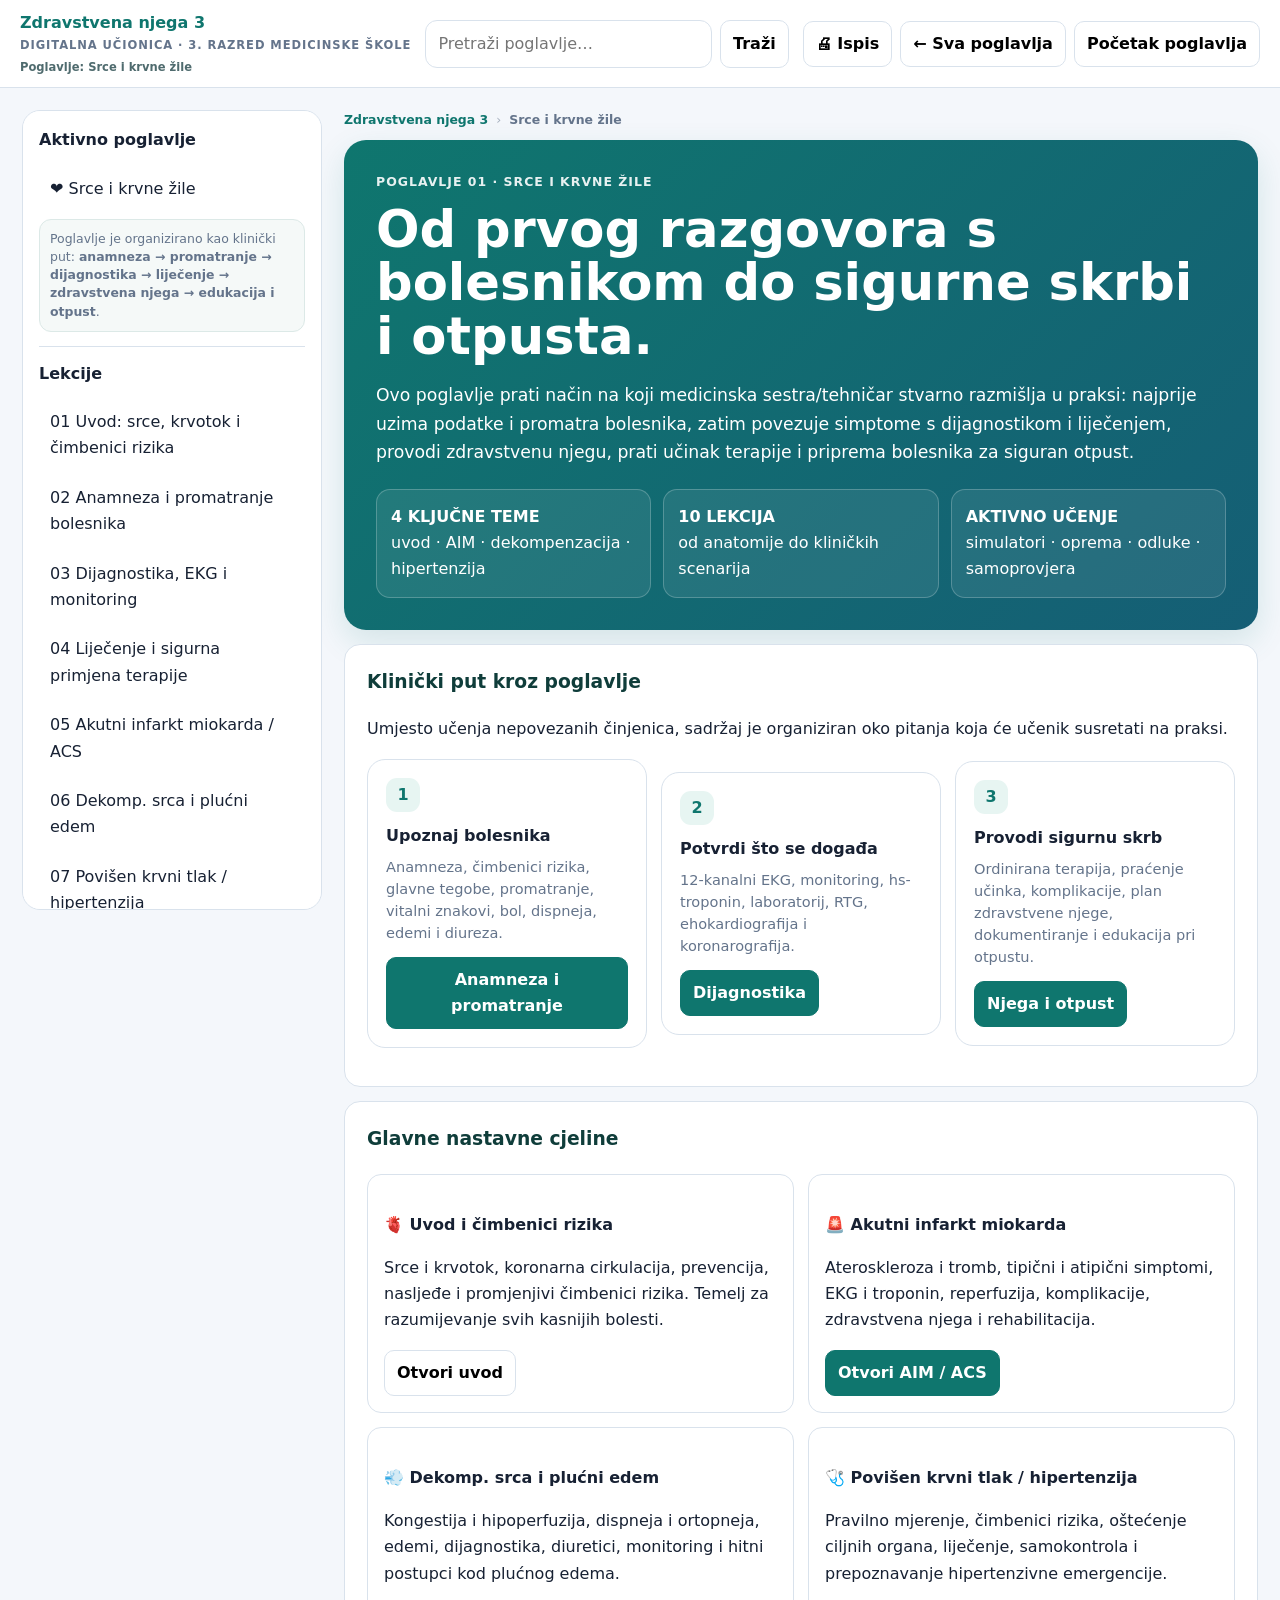
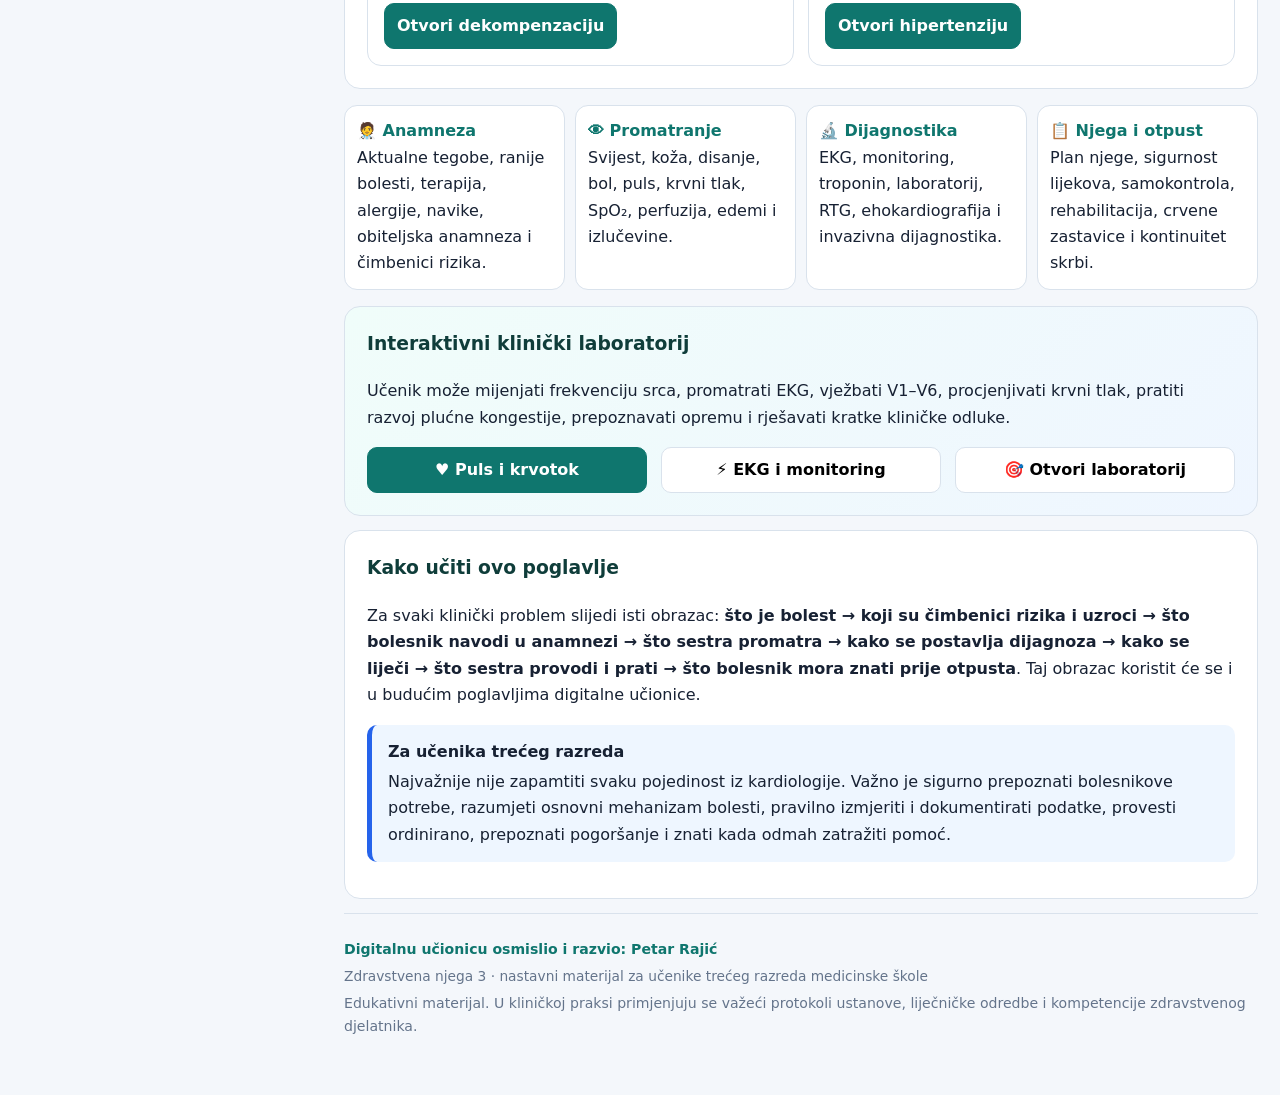
==== commit a8b76da6: "Preoblikuj poglavlje Srce i krvne žile prema kliničkom putu učenja" ====
--- a/srce-i-krvne-zile.html
+++ b/srce-i-krvne-zile.html
@@ -4,7 +4,7 @@
 <meta charset="utf-8">
 <meta name="viewport" content="width=device-width,initial-scale=1">
 <meta name="theme-color" content="#0f766e">
-<meta name="description" content="Zdravstvena njega 3 – Srce i krvne žile. Digitalno poglavlje za učenike trećeg razreda medicinske škole.">
+<meta name="description" content="Zdravstvena njega 3 – Srce i krvne žile. Cjelovito digitalno poglavlje za učenike trećeg razreda medicinske škole.">
 <title>Srce i krvne žile · Zdravstvena njega 3</title>
 <link rel="stylesheet" href="styles.css">
 <link rel="stylesheet" href="enhancements.css">
@@ -24,19 +24,19 @@
 <aside class="sidebar">
 <h3>Aktivno poglavlje</h3>
 <button class="module-btn" onclick="showHeartHome()">❤️ Srce i krvne žile</button>
-<div class="chapter-only-note">Svako nastavno poglavlje ima vlastitu stranicu. Ovdje se nalazi samo sadržaj cjeline <strong>Srce i krvne žile</strong>.</div>
+<div class="chapter-only-note">Poglavlje je organizirano kao klinički put: <strong>anamneza → promatranje → dijagnostika → liječenje → zdravstvena njega → edukacija i otpust</strong>.</div>
 <hr style="border:0;border-top:1px solid var(--line);margin:14px 0">
 <h3>Lekcije</h3>
-<button class="lesson-btn" data-lesson="1">01 Srce i krvotok</button>
-<button class="lesson-btn" data-lesson="2">02 Promatranje bolesnika</button>
-<button class="lesson-btn" data-lesson="3">03 Dijagnostika i EKG</button>
-<button class="lesson-btn" data-lesson="4">04 Sigurna primjena terapije</button>
-<button class="lesson-btn" data-lesson="5">05 Koronarna bolest i akutni koronarni sindrom</button>
-<button class="lesson-btn" data-lesson="6">06 Srčano popuštanje i plućni edem</button>
-<button class="lesson-btn" data-lesson="7">07 Krvni tlak, vene i ostala vaskularna stanja</button>
-<button class="lesson-btn" data-lesson="8">08 Edukacija bolesnika i plan zdravstvene njege</button>
-<button class="lesson-btn" data-lesson="9">09 Interaktivno ponavljanje</button>
-<button class="lesson-btn" data-lesson="10">10 Provjeri znanje – priprema za usmeni ispit</button>
+<button class="lesson-btn" data-lesson="1">01 Uvod: srce, krvotok i čimbenici rizika</button>
+<button class="lesson-btn" data-lesson="2">02 Anamneza i promatranje bolesnika</button>
+<button class="lesson-btn" data-lesson="3">03 Dijagnostika, EKG i monitoring</button>
+<button class="lesson-btn" data-lesson="4">04 Liječenje i sigurna primjena terapije</button>
+<button class="lesson-btn" data-lesson="5">05 Akutni infarkt miokarda / ACS</button>
+<button class="lesson-btn" data-lesson="6">06 Dekomp. srca i plućni edem</button>
+<button class="lesson-btn" data-lesson="7">07 Povišen krvni tlak / hipertenzija</button>
+<button class="lesson-btn" data-lesson="8">08 Zdravstvena njega i edukacija pri otpustu</button>
+<button class="lesson-btn" data-lesson="9">09 Interaktivni klinički laboratorij</button>
+<button class="lesson-btn" data-lesson="10">10 Provjeri znanje – usmeni i scenariji</button>
 <div style="margin-top:14px"><small>Napredak poglavlja</small><div class="progress"><div id="progressBar"></div></div><strong id="progressText">0 / 10</strong></div>
 <hr style="border:0;border-top:1px solid var(--line);margin:14px 0">
 <button class="lesson-btn" onclick="showAux('glossary')">Pojmovnik</button>
@@ -47,45 +47,46 @@
 <div class="chapter-breadcrumb"><a href="index.html">Zdravstvena njega 3</a><span>›</span><strong>Srce i krvne žile</strong></div>
 <div class="hero">
 <div class="eyebrow">POGLAVLJE 01 · SRCE I KRVNE ŽILE</div>
-<h1>Od temelja do kliničkog razmišljanja.</h1>
-<p>Jedno cjelovito poglavlje za treći razred medicinske škole: anatomija i fiziologija, sustavno promatranje bolesnika, JIKS/JIL i oprema, EKG, terapija, akutni koronarni sindrom, srčano popuštanje, hipertenzija, vaskularna stanja, zdravstvena njega i provjera znanja.</p>
+<h1>Od prvog razgovora s bolesnikom do sigurne skrbi i otpusta.</h1>
+<p>Ovo poglavlje prati način na koji medicinska sestra/tehničar stvarno razmišlja u praksi: najprije uzima podatke i promatra bolesnika, zatim povezuje simptome s dijagnostikom i liječenjem, provodi zdravstvenu njegu, prati učinak terapije i priprema bolesnika za siguran otpust.</p>
 <div class="hero-grid">
-<div class="hero-stat"><strong>10</strong><br/>lekcija u jasnom slijedu</div>
-<div class="hero-stat"><strong>50 + 10</strong><br/>usmenih pitanja i scenarija</div>
-<div class="hero-stat"><strong>INTERAKTIVNO</strong><br/>puls, EKG, tlak, oprema i odluke</div>
+<div class="hero-stat"><strong>4 KLJUČNE TEME</strong><br/>uvod · AIM · dekompenzacija · hipertenzija</div>
+<div class="hero-stat"><strong>10 LEKCIJA</strong><br/>od anatomije do kliničkih scenarija</div>
+<div class="hero-stat"><strong>AKTIVNO UČENJE</strong><br/>simulatori · oprema · odluke · samoprovjera</div>
 </div></div>
 
 <div class="section">
-<h3>Put učenja</h3>
-<p>Gradivo je podijeljeno u tri cjeline kako bi učenik najprije razumio temelj, zatim bolesti i hitna stanja, a na kraju povezao zdravstvenu njegu i provjerio znanje.</p>
+<h3>Klinički put kroz poglavlje</h3>
+<p>Umjesto učenja nepovezanih činjenica, sadržaj je organiziran oko pitanja koja će učenik susretati na praksi.</p>
 <div class="learning-path">
-<div class="path-card"><div class="path-no">1</div><h4>Temelji i procjena</h4><p>Lekcije 01–04: srce i krvotok, promatranje bolesnika, JIKS/JIL, EKG, dijagnostika i sigurna primjena terapije.</p><button class="btn primary" onclick="openLesson(1)">Kreni od temelja</button></div>
-<div class="path-card"><div class="path-no">2</div><h4>Bolesti i hitna stanja</h4><p>Lekcije 05–07: ACS/AIM, srčano popuštanje i plućni edem, hipertenzija, DVT i plućna embolija.</p><button class="btn primary" onclick="openLesson(5)">Otvori bolesti</button></div>
-<div class="path-card"><div class="path-no">3</div><h4>Zdravstvena njega i provjera</h4><p>Lekcije 08–10: planovi zdravstvene njege, interaktivno ponavljanje, usmeni ispit i klinički scenariji.</p><button class="btn" onclick="openLesson(8)">Vježbaj i provjeri</button></div>
+<div class="path-card"><div class="path-no">1</div><h4>Upoznaj bolesnika</h4><p>Anamneza, čimbenici rizika, glavne tegobe, promatranje, vitalni znakovi, bol, dispneja, edemi i diureza.</p><button class="btn primary" onclick="openLesson(2)">Anamneza i promatranje</button></div>
+<div class="path-card"><div class="path-no">2</div><h4>Potvrdi što se događa</h4><p>12-kanalni EKG, monitoring, hs-troponin, laboratorij, RTG, ehokardiografija i koronarografija.</p><button class="btn primary" onclick="openLesson(3)">Dijagnostika</button></div>
+<div class="path-card"><div class="path-no">3</div><h4>Provodi sigurnu skrb</h4><p>Ordinirana terapija, praćenje učinka, komplikacije, plan zdravstvene njege, dokumentiranje i edukacija pri otpustu.</p><button class="btn primary" onclick="openLesson(8)">Njega i otpust</button></div>
 </div>
 </div>
 
-<div class="home-feature-strip"><div><strong>📖 Stručni tekst</strong>Sadržaj prilagođen učenicima trećeg razreda, s jasnim razinama važnosti gradiva.</div><div><strong>🫀 Simulatori</strong>Frekvencija srca, ritam, krvni tlak, plućna kongestija i druge interaktivne vježbe.</div><div><strong>🩺 Oprema iz prakse</strong>Stvarne fotografije monitora, ventilatora, pumpi, defibrilatora i medicinskih plinova.</div><div><strong>🎓 Aktivno učenje</strong>Samoprovjere, SBAR, V1–V6, scenariji, video i priprema za usmeni ispit.</div></div>
-
 <div class="section">
-<h3>Bolesti i klinička stanja – otvori izravno</h3>
+<h3>Glavne nastavne cjeline</h3>
 <div class="grid2">
-<div class="card"><h4>🫀 Koronarna bolest, ACS i akutni infarkt miokarda</h4><p>Ateroskleroza, STEMI/NSTEMI, bol u prsima, EKG i hs-troponin, PCI, komplikacije i zdravstvena njega.</p><button class="btn primary" onclick="openLesson(5)">Otvori AIM / ACS</button></div>
-<div class="card"><h4>💨 Srčano popuštanje i plućni edem</h4><p>Kongestija, hipoperfuzija, simptomi, liječenje, monitoring i hitni postupci kod plućnog edema.</p><button class="btn primary" onclick="openLesson(6)">Otvori srčano popuštanje</button></div>
-<div class="card"><h4>🩺 Arterijska hipertenzija</h4><p>Pravilno mjerenje, klasifikacija, oštećenje ciljnih organa, liječenje i hipertenzivna emergencija.</p><button class="btn primary" onclick="openLesson(7)">Otvori hipertenziju</button></div>
-<div class="card"><h4>🦵 Venske bolesti, DVT i plućna embolija</h4><p>Venska insuficijencija, duboka venska tromboza, plućna embolija i sigurnosni prioriteti.</p><button class="btn" onclick="openLesson(7)">Otvori vaskularna stanja</button></div>
+<div class="card"><h4>🫀 Uvod i čimbenici rizika</h4><p>Srce i krvotok, koronarna cirkulacija, prevencija, nasljeđe i promjenjivi čimbenici rizika. Temelj za razumijevanje svih kasnijih bolesti.</p><button class="btn" onclick="openLesson(1)">Otvori uvod</button></div>
+<div class="card"><h4>🚨 Akutni infarkt miokarda</h4><p>Ateroskleroza i tromb, tipični i atipični simptomi, EKG i troponin, reperfuzija, komplikacije, zdravstvena njega i rehabilitacija.</p><button class="btn primary" onclick="openLesson(5)">Otvori AIM / ACS</button></div>
+<div class="card"><h4>💨 Dekomp. srca i plućni edem</h4><p>Kongestija i hipoperfuzija, dispneja i ortopneja, edemi, dijagnostika, diuretici, monitoring i hitni postupci kod plućnog edema.</p><button class="btn primary" onclick="openLesson(6)">Otvori dekompenzaciju</button></div>
+<div class="card"><h4>🩺 Povišen krvni tlak / hipertenzija</h4><p>Pravilno mjerenje, čimbenici rizika, oštećenje ciljnih organa, liječenje, samokontrola i prepoznavanje hipertenzivne emergencije.</p><button class="btn primary" onclick="openLesson(7)">Otvori hipertenziju</button></div>
 </div>
 </div>
 
+<div class="home-feature-strip"><div><strong>🧑‍⚕️ Anamneza</strong>Aktualne tegobe, ranije bolesti, terapija, alergije, navike, obiteljska anamneza i čimbenici rizika.</div><div><strong>👁 Promatranje</strong>Svijest, koža, disanje, bol, puls, krvni tlak, SpO₂, perfuzija, edemi i izlučevine.</div><div><strong>🔬 Dijagnostika</strong>EKG, monitoring, troponin, laboratorij, RTG, ehokardiografija i invazivna dijagnostika.</div><div><strong>📋 Njega i otpust</strong>Plan njege, sigurnost lijekova, samokontrola, rehabilitacija, crvene zastavice i kontinuitet skrbi.</div></div>
+
 <div class="section home-interactive-callout">
-<h3>Interaktivni laboratorij</h3>
-<p>Učenik ne čita samo tekst: mijenja frekvenciju srca, postavlja prekordijalne elektrode, prepoznaje JIL opremu, slaže sustav za kisik, vježba SBAR i sastavlja plan zdravstvene njege.</p>
-<div class="grid3"><button class="btn primary" onclick="openLesson(1)">♥ Simulator pulsa</button><button class="btn" onclick="openLesson(2)">🩺 JIKS/JIL i oprema</button><button class="btn" onclick="openLesson(9)">⚡ Otvori laboratorij</button></div>
+<h3>Interaktivni klinički laboratorij</h3>
+<p>Učenik može mijenjati frekvenciju srca, promatrati EKG, vježbati V1–V6, procjenjivati krvni tlak, pratiti razvoj plućne kongestije, prepoznavati opremu i rješavati kratke kliničke odluke.</p>
+<div class="grid3"><button class="btn primary" onclick="openLesson(1)">♥ Puls i krvotok</button><button class="btn" onclick="openLesson(3)">⚡ EKG i monitoring</button><button class="btn" onclick="openLesson(9)">🎯 Otvori laboratorij</button></div>
 </div>
 
 <div class="section">
-<h3>Kako koristiti ovo poglavlje</h3>
-<p>Preporučeni redoslijed je 01 → 10, ali svaka lekcija ima vlastitu izravnu poveznicu u adresnoj traci. To omogućuje da učenik ili nastavnik spremi i podijeli točno određenu lekciju, a povratak na ovu početnu stranicu poglavlja uvijek je dostupan iz gornje navigacije.</p>
+<h3>Kako učiti ovo poglavlje</h3>
+<p>Za svaki klinički problem slijedi isti obrazac: <strong>što je bolest → koji su čimbenici rizika i uzroci → što bolesnik navodi u anamnezi → što sestra promatra → kako se postavlja dijagnoza → kako se liječi → što sestra provodi i prati → što bolesnik mora znati prije otpusta</strong>. Taj obrazac koristit će se i u budućim poglavljima digitalne učionice.</p>
+<div class="callout info"><strong>Za učenika trećeg razreda</strong>Najvažnije nije zapamtiti svaku pojedinost iz kardiologije. Važno je sigurno prepoznati bolesnikove potrebe, razumjeti osnovni mehanizam bolesti, pravilno izmjeriti i dokumentirati podatke, provesti ordinirano, prepoznati pogoršanje i znati kada odmah zatražiti pomoć.</div>
 </div>
 </section>
 <div id="content"></div>
